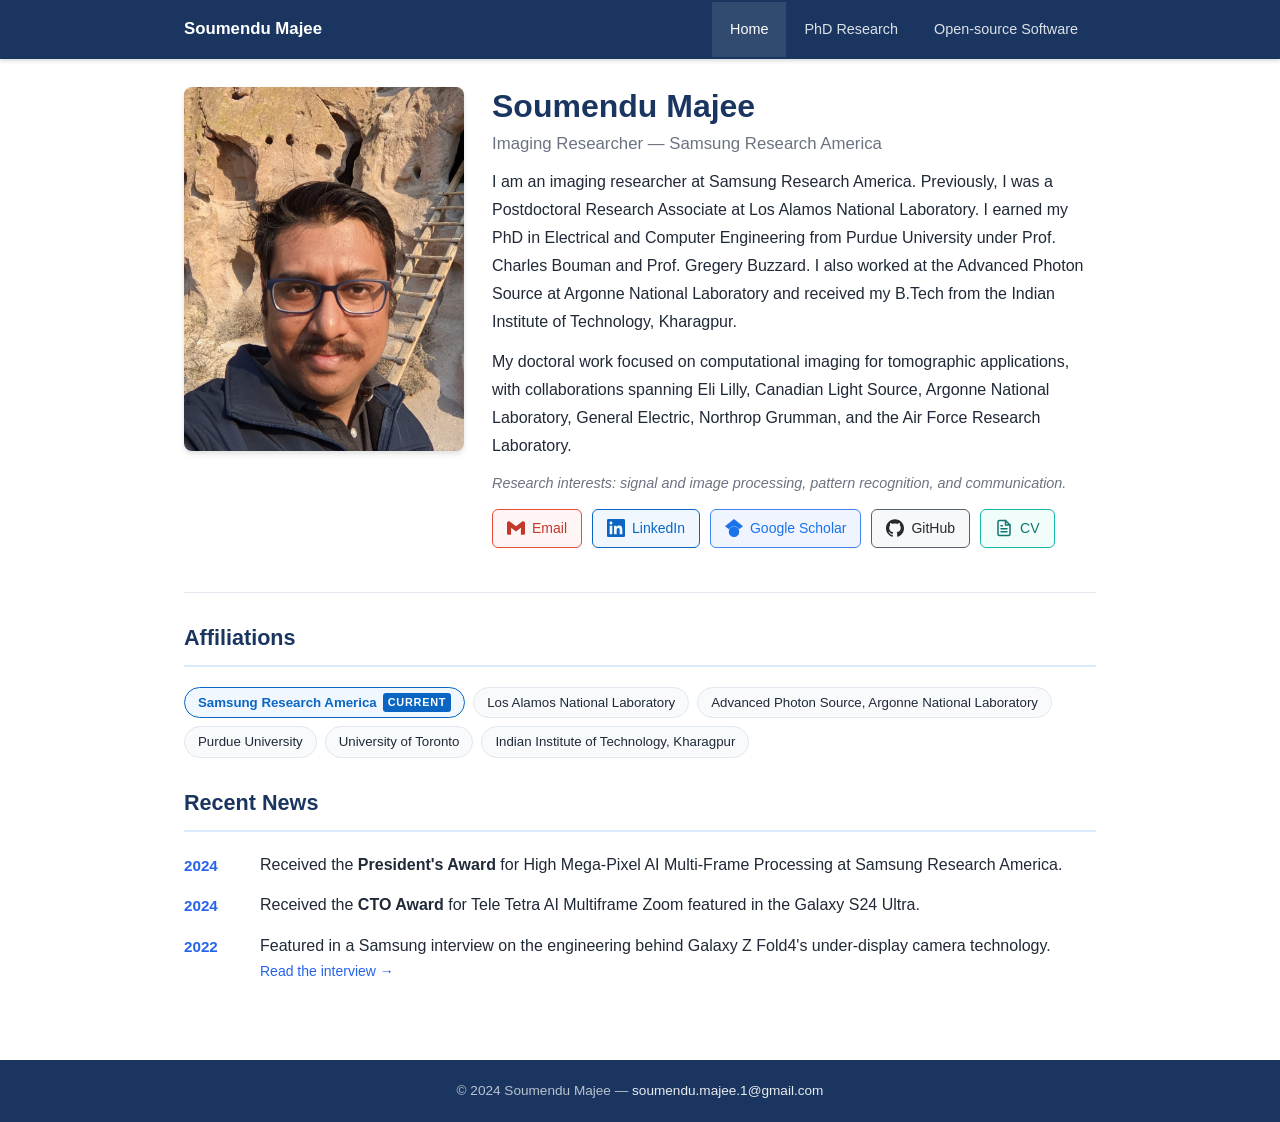
==== index.html @ fb1cce92 "change affiliations display" ====
<!DOCTYPE html>
<html lang="en">
<head>
  <meta charset="UTF-8">
  <meta name="viewport" content="width=device-width, initial-scale=1.0">
  <title>Soumendu Majee</title>
  <link rel="stylesheet" href="styles.css">
</head>
<body>

<nav>
  <div class="nav-inner">
    <span class="nav-brand">Soumendu Majee</span>
    <ul class="nav-links">
      <li><a href="index.html" class="active">Home</a></li>
      <li><a href="phd-research.html">PhD Research</a></li>
      <li><a href="open-source.html">Open-source Software</a></li>
    </ul>
  </div>
</nav>

<div class="page-content">

  <!-- Hero / About -->
  <section class="hero">
    <div class="hero-photo">
      <img
        src="figs/profile/profile3.jpg"
        alt="Soumendu Majee"
      >
    </div>
    <div class="hero-info">
      <h1 class="hero-name">Soumendu Majee</h1>
      <p class="hero-title">Imaging Researcher &mdash; Samsung Research America</p>
      <p class="hero-bio">
        I am an imaging researcher at Samsung Research America. Previously, I was a Postdoctoral Research Associate at Los Alamos National Laboratory. I earned my PhD in Electrical and Computer Engineering from Purdue University under Prof. Charles Bouman and Prof. Gregery Buzzard. I also worked at the Advanced Photon Source at Argonne National Laboratory and received my B.Tech from the Indian Institute of Technology, Kharagpur.
      </p>
      <p class="hero-bio">
        My doctoral work focused on computational imaging for tomographic applications, with collaborations spanning Eli Lilly, Canadian Light Source, Argonne National Laboratory, General Electric, Northrop Grumman, and the Air Force Research Laboratory.
      </p>
      <p class="hero-interests">
        Research interests: signal and image processing, pattern recognition, and communication.
      </p>
 
      <div class="contact-links">
        <a href="mailto:soumendu.majee.1@gmail.com" class="contact-link contact-link--email">
          <svg width="18" height="18" viewBox="0 0 24 24" fill="currentColor" aria-hidden="true">
            <path d="M24 5.457v13.909c0 .904-.732 1.636-1.636 1.636h-3.819V11.73L12 16.64l-6.545-4.91v9.273H1.636A1.636 1.636 0 0 1 0 19.366V5.457c0-2.023 2.309-3.178 3.927-1.964L5.455 4.64 12 9.548l6.545-4.91 1.528-1.145C21.69 2.28 24 3.434 24 5.457z"/>
          </svg>
          Email
        </a>
        <a href="https://www.linkedin.com/in/soumendu-majee/" target="_blank" class="contact-link contact-link--linkedin">
          <svg width="18" height="18" viewBox="0 0 24 24" fill="currentColor" aria-hidden="true">
            <path d="M20.447 20.452h-3.554v-5.569c0-1.328-.027-3.037-1.852-3.037-1.853 0-2.136 1.445-2.136 2.939v5.667H9.351V9h3.414v1.561h.046c.477-.9 1.637-1.85 3.37-1.85 3.601 0 4.267 2.37 4.267 5.455v6.286zM5.337 7.433c-1.144 0-2.063-.926-2.063-2.065 0-1.138.92-2.063 2.063-2.063 1.14 0 2.064.925 2.064 2.063 0 1.139-.925 2.065-2.064 2.065zm1.782 13.019H3.555V9h3.564v11.452zM22.225 0H1.771C.792 0 0 .774 0 1.729v20.542C0 23.227.792 24 1.771 24h20.451C23.2 24 24 23.227 24 22.271V1.729C24 .774 23.2 0 22.222 0h.003z"/>
          </svg>
          LinkedIn
        </a>
        <a href="https://scholar.google.com/citations?user=x8gywpoAAAAJ&hl=en" target="_blank" class="contact-link contact-link--scholar">
          <svg width="18" height="18" viewBox="0 0 24 24" fill="currentColor" aria-hidden="true">
            <path d="M5.242 13.769L0 9.5 12 0l12 9.5-5.242 4.269C17.548 11.249 14.978 9.5 12 9.5c-2.977 0-5.548 1.748-6.758 4.269zM12 10a7 7 0 1 0 0 14 7 7 0 0 0 0-14z"/>
          </svg>
          Google Scholar
        </a>
        <a href="https://github.com/smajee" target="_blank" class="contact-link contact-link--github">
          <svg width="18" height="18" viewBox="0 0 24 24" fill="currentColor" aria-hidden="true">
            <path d="M12 .297c-6.63 0-12 5.373-12 12 0 5.303 3.438 9.8 8.205 11.385.6.113.82-.258.82-.577 0-.285-.01-1.04-.015-2.04-3.338.724-4.042-1.61-4.042-1.61C4.422 18.07 3.633 17.7 3.633 17.7c-1.087-.744.084-.729.084-.729 1.205.084 1.838 1.236 1.838 1.236 1.07 1.835 2.809 1.305 3.495.998.108-.776.417-1.305.76-1.605-2.665-.3-5.466-1.332-5.466-5.93 0-1.31.465-2.38 1.235-3.22-.135-.303-.54-1.523.105-3.176 0 0 1.005-.322 3.3 1.23.96-.267 1.98-.399 3-.405 1.02.006 2.04.138 3 .405 2.28-1.552 3.285-1.23 3.285-1.23.645 1.653.24 2.873.12 3.176.765.84 1.23 1.91 1.23 3.22 0 4.61-2.805 5.625-5.475 5.92.42.36.81 1.096.81 2.22 0 1.606-.015 2.896-.015 3.286 0 .315.21.69.825.57C20.565 22.092 24 17.592 24 12.297c0-6.627-5.373-12-12-12"/>
          </svg>
          GitHub
        </a>
        <a href="https://smajee.github.io/smajee-CV-webpage/CV.pdf" target="_blank" class="contact-link contact-link--cv">
          <svg width="18" height="18" viewBox="0 0 24 24" fill="none" stroke="currentColor" stroke-width="2" stroke-linecap="round" stroke-linejoin="round">
            <path d="M14 2H6a2 2 0 0 0-2 2v16a2 2 0 0 0 2 2h12a2 2 0 0 0 2-2V8z"/>
            <polyline points="14 2 14 8 20 8"/>
            <line x1="16" y1="13" x2="8" y2="13"/>
            <line x1="16" y1="17" x2="8" y2="17"/>
            <polyline points="10 9 9 9 8 9"/>
          </svg>
          CV
        </a>
      </div>
    </div>
  </section>

  <!-- Affiliations -->
  <section>
    <h2 class="section-title">Affiliations</h2>
    <div class="affil-grid">
      <span class="affil-tag affil-tag--current">Samsung Research America <span class="affil-now">current</span></span>
      <span class="affil-tag">Los Alamos National Laboratory</span>
      <span class="affil-tag">Advanced Photon Source, Argonne National Laboratory</span>
      <span class="affil-tag">Purdue University</span>
      <span class="affil-tag">University of Toronto</span>
      <span class="affil-tag">Indian Institute of Technology, Kharagpur</span>
    </div>
  </section>

  <!-- Recent News -->
  <section>
    <h2 class="section-title">Recent News</h2>
    <ul class="news-list">
      <li class="news-item">
        <span class="news-year">2024</span>
        <span class="news-text">
          Received the <strong>President's Award</strong> for High Mega-Pixel AI Multi-Frame Processing at Samsung Research America.
        </span>
      </li>
      <li class="news-item">
        <span class="news-year">2024</span>
        <span class="news-text">
          Received the <strong>CTO Award</strong> for Tele Tetra AI Multiframe Zoom featured in the Galaxy S24 Ultra.
        </span>
      </li>
      <li class="news-item">
        <span class="news-year">2022</span>
        <span class="news-text">
          Featured in a Samsung interview on the engineering behind Galaxy Z Fold4's under-display camera technology.
          <br>
          <a href="https://news.samsung.com/global/interview-making-your-screen-seamless-experts-explain-the-engineering-behind-galaxy-z-fold4s-udc" target="_blank">Read the interview &rarr;</a>
        </span>
      </li>
    </ul>
  </section>

</div>

<footer>
  <p>&copy; 2024 Soumendu Majee &mdash; <a href="mailto:soumendu.majee.1@gmail.com">soumendu.majee.1@gmail.com</a></p>
</footer>

</body>
</html>
---- styles.css ----
* {
  box-sizing: border-box;
  margin: 0;
  padding: 0;
}

:root {
  --primary: #1a3660;
  --accent: #2563eb;
  --accent-light: #dbeafe;
  --text: #1f2937;
  --text-muted: #6b7280;
  --bg: #ffffff;
  --bg-alt: #f8fafc;
  --border: #e2e8f0;
  --shadow: 0 1px 3px rgba(0,0,0,0.08), 0 1px 2px rgba(0,0,0,0.06);
  --shadow-md: 0 4px 6px rgba(0,0,0,0.07), 0 2px 4px rgba(0,0,0,0.06);
  --radius: 8px;
}

body {
  font-family: -apple-system, BlinkMacSystemFont, 'Segoe UI', Roboto, 'Helvetica Neue', Arial, sans-serif;
  color: var(--text);
  background: var(--bg);
  line-height: 1.6;
  font-size: 16px;
}

a {
  color: var(--accent);
  text-decoration: none;
}

a:hover {
  text-decoration: underline;
}

/* ===== NAV ===== */
nav {
  background: var(--primary);
  position: sticky;
  top: 0;
  z-index: 100;
  box-shadow: 0 2px 4px rgba(0,0,0,0.15);
}

.nav-inner {
  max-width: 960px;
  margin: 0 auto;
  display: flex;
  align-items: center;
  padding: 0 24px;
}

.nav-brand {
  color: #fff;
  font-weight: 600;
  font-size: 1.05rem;
  padding: 16px 0;
  margin-right: auto;
  white-space: nowrap;
}

.nav-links {
  display: flex;
  list-style: none;
  gap: 0;
}

.nav-links a {
  color: rgba(255,255,255,0.85);
  display: block;
  padding: 16px 18px;
  font-size: 0.9rem;
  font-weight: 500;
  transition: background 0.15s, color 0.15s;
}

.nav-links a:hover,
.nav-links a.active {
  background: rgba(255,255,255,0.1);
  color: #fff;
  text-decoration: none;
}

/* ===== LAYOUT ===== */
.page-content {
  max-width: 960px;
  margin: 0 auto;
  padding: 28px 24px 48px;
}

/* ===== HOME PAGE ===== */
.hero {
  display: grid;
  grid-template-columns: 280px 1fr;
  gap: 28px;
  align-items: start;
  padding-bottom: 28px;
  border-bottom: 1px solid var(--border);
  margin-bottom: 28px;
}

.hero-photo img {
  width: 100%;
  border-radius: var(--radius);
  box-shadow: var(--shadow-md);
  display: block;
}

.hero-name {
  font-size: 2rem;
  font-weight: 700;
  color: var(--primary);
  line-height: 1.2;
  margin-bottom: 6px;
}

.hero-title {
  font-size: 1.05rem;
  color: var(--text-muted);
  margin-bottom: 10px;
}

.hero-bio {
  color: var(--text);
  margin-bottom: 12px;
  line-height: 1.75;
}

.hero-interests {
  font-size: 0.9rem;
  color: var(--text-muted);
  font-style: italic;
  margin-bottom: 14px;
}

/* ===== CONTACT LINKS ===== */
.contact-links {
  display: flex;
  flex-wrap: wrap;
  gap: 10px;
  margin-bottom: 16px;
}

.contact-link {
  display: inline-flex;
  align-items: center;
  gap: 7px;
  padding: 7px 14px;
  border: 1.5px solid;
  border-radius: 6px;
  font-size: 0.875rem;
  font-weight: 500;
  transition: filter 0.15s, transform 0.12s;
  text-decoration: none;
}

.contact-link:hover {
  filter: brightness(0.88);
  transform: translateY(-1px);
  text-decoration: none;
}

/* Email — Gmail red */
.contact-link--email {
  color: #c0392b;
  border-color: #e74c3c;
  background: #fff5f5;
}

/* LinkedIn blue */
.contact-link--linkedin {
  color: #0a66c2;
  border-color: #0a66c2;
  background: #f0f7ff;
}

/* Google Scholar blue */
.contact-link--scholar {
  color: #1a73e8;
  border-color: #4285f4;
  background: #f0f4ff;
}

/* GitHub charcoal */
.contact-link--github {
  color: #24292f;
  border-color: #57606a;
  background: #f6f8fa;
}

/* CV — teal green */
.contact-link--cv {
  color: #0f766e;
  border-color: #14b8a6;
  background: #f0fdfb;
}

.contact-link img {
  width: 18px;
  height: 18px;
  object-fit: contain;
}

/* ===== AFFILIATIONS ===== */
.affil-grid {
  display: flex;
  flex-wrap: wrap;
  gap: 8px;
  margin-top: 16px;
}

.affil-tag {
  background: var(--bg-alt);
  border: 1px solid var(--border);
  border-radius: 20px;
  padding: 4px 13px;
  font-size: 0.83rem;
  color: var(--text);
}

.affil-tag--current {
  background: #f0f7ff;
  border-color: #0a66c2;
  color: #0a66c2;
  font-weight: 600;
  display: inline-flex;
  align-items: center;
  gap: 6px;
}

.affil-now {
  font-size: 0.68rem;
  font-weight: 700;
  letter-spacing: 0.07em;
  text-transform: uppercase;
  color: #fff;
  background: #0a66c2;
  border-radius: 3px;
  padding: 1px 5px;
}

/* ===== SECTION HEADERS ===== */
.section-title {
  font-size: 1.35rem;
  font-weight: 700;
  color: var(--primary);
  margin-bottom: 20px;
  padding-bottom: 10px;
  border-bottom: 2px solid var(--accent-light);
}

section {
  margin-bottom: 28px;
}

/* ===== NEWS ===== */
.news-list {
  list-style: none;
  display: flex;
  flex-direction: column;
  gap: 14px;
}

.news-item {
  display: grid;
  grid-template-columns: 60px 1fr;
  gap: 16px;
  align-items: start;
}

.news-year {
  font-weight: 700;
  color: var(--accent);
  font-size: 0.95rem;
  padding-top: 2px;
}

.news-text {
  color: var(--text);
  line-height: 1.6;
}

.news-text a {
  font-size: 0.875rem;
}

/* ===== RESEARCH CARDS ===== */
.research-intro {
  margin-bottom: 36px;
  line-height: 1.75;
  color: var(--text);
}

.research-cards {
  display: flex;
  flex-direction: column;
  gap: 28px;
}

.research-card {
  border: 1px solid var(--border);
  border-radius: var(--radius);
  overflow: hidden;
  box-shadow: var(--shadow);
}

.research-card-header {
  background: var(--primary);
  padding: 16px 20px;
}

.research-card-header h3 {
  color: #fff;
  font-size: 1.05rem;
  font-weight: 600;
}

.research-card-collab {
  color: rgba(255,255,255,0.7);
  font-size: 0.82rem;
  margin-top: 4px;
}

.research-card-content {
  display: grid;
  grid-template-columns: 2fr 3fr;
}

.research-card-body {
  padding: 20px;
}

.research-card-body p {
  color: var(--text);
  font-size: 0.88rem;
  line-height: 1.65;
  margin-bottom: 16px;
}

.research-card-image {
  border-left: 1px solid var(--border);
  background: var(--bg-alt);
  display: flex;
  align-items: center;
  justify-content: center;
  padding: 16px;
}

.research-card-image img {
  width: 100%;
  height: 100%;
  object-fit: contain;
  display: block;
}

.research-card-image--pair {
  flex-direction: column;
  gap: 10px;
}

.research-card-image--pair img {
  height: auto;
}

.research-card-results {
  border-top: 1px solid var(--border);
  padding: 16px 20px 20px;
  background: var(--bg-alt);
}

.research-card-results-label {
  font-size: 0.78rem;
  font-weight: 600;
  text-transform: uppercase;
  letter-spacing: 0.05em;
  color: var(--text-muted);
  margin-bottom: 14px;
}

.research-card-results-images {
  display: flex;
  flex-wrap: wrap;
  gap: 20px;
  align-items: flex-start;
}

.research-card-results-figure {
  display: flex;
  flex-direction: column;
  gap: 8px;
  flex: 1 1 300px;
}

.research-card-results-figure img {
  width: 100%;
  max-height: 320px;
  object-fit: contain;
  border-radius: 4px;
  border: 1px solid var(--border);
  background: #fff;
}

.research-card-results-figure figcaption {
  font-size: 0.82rem;
  color: var(--text-muted);
  line-height: 1.5;
  min-height: 2.5em;
}

.fig-labels-row {
  display: flex;
  min-height: unset;
}

.fig-labels-row span {
  flex: 1;
  text-align: center;
  font-size: 0.82rem;
  color: var(--text-muted);
}

.paper-links {
  display: flex;
  flex-wrap: wrap;
  gap: 8px;
}

.paper-link {
  display: inline-flex;
  align-items: center;
  gap: 5px;
  padding: 5px 12px;
  border-radius: 5px;
  font-size: 0.82rem;
  font-weight: 500;
  border: 1px solid var(--accent);
  color: var(--accent);
  transition: background 0.15s, color 0.15s;
}

.paper-link:hover {
  background: var(--accent);
  color: #fff;
  text-decoration: none;
}

/* ===== SOFTWARE CARDS ===== */
.software-cards {
  display: flex;
  flex-direction: column;
  gap: 28px;
}

.software-card {
  border: 1px solid var(--border);
  border-radius: var(--radius);
  overflow: hidden;
  box-shadow: var(--shadow);
  display: grid;
  grid-template-columns: 1fr 1fr;
}

.software-card-inner {
  padding: 24px;
}

.software-card h3 {
  font-size: 1.1rem;
  font-weight: 700;
  color: var(--primary);
  margin-bottom: 4px;
}

.software-card-subtitle {
  font-size: 0.875rem;
  color: var(--text-muted);
  margin-bottom: 14px;
}

.software-card p {
  color: var(--text);
  line-height: 1.75;
  margin-bottom: 16px;
  font-size: 0.95rem;
}

.software-card-image {
  border-left: 1px solid var(--border);
  background: var(--bg-alt);
  display: flex;
  align-items: center;
  justify-content: center;
  padding: 20px;
}

.software-card-image img {
  width: 100%;
  height: 100%;
  object-fit: contain;
  display: block;
}

.sw-links {
  display: flex;
  gap: 10px;
  flex-wrap: wrap;
}

.sw-link {
  display: inline-flex;
  align-items: center;
  gap: 6px;
  padding: 6px 14px;
  border-radius: 6px;
  font-size: 0.85rem;
  font-weight: 500;
  transition: opacity 0.15s;
}

.sw-link:hover {
  opacity: 0.85;
  text-decoration: none;
}

.sw-link-github {
  background: #24292e;
  color: #fff;
}

.sw-link-docs {
  background: var(--accent);
  color: #fff;
}

/* ===== FOOTER ===== */
footer {
  background: var(--primary);
  color: rgba(255,255,255,0.7);
  text-align: center;
  padding: 20px 24px;
  font-size: 0.85rem;
}

footer a {
  color: rgba(255,255,255,0.9);
}

/* ===== RESPONSIVE ===== */
@media (max-width: 680px) {
  .hero {
    grid-template-columns: 1fr;
  }

  .hero-photo {
    text-align: center;
  }

  .hero-photo img {
    width: 240px;
    margin: 0 auto;
  }

  .nav-brand {
    font-size: 0.9rem;
  }

  .nav-links a {
    padding: 16px 12px;
    font-size: 0.82rem;
  }

  .news-item {
    grid-template-columns: 50px 1fr;
    gap: 10px;
  }

  .software-card {
    grid-template-columns: 1fr;
  }

  .software-card-image {
    border-left: none;
    border-top: 1px solid var(--border);
  }

  .research-card-content {
    grid-template-columns: 1fr;
  }

  .research-card-image {
    border-left: none;
    border-top: 1px solid var(--border);
  }
}
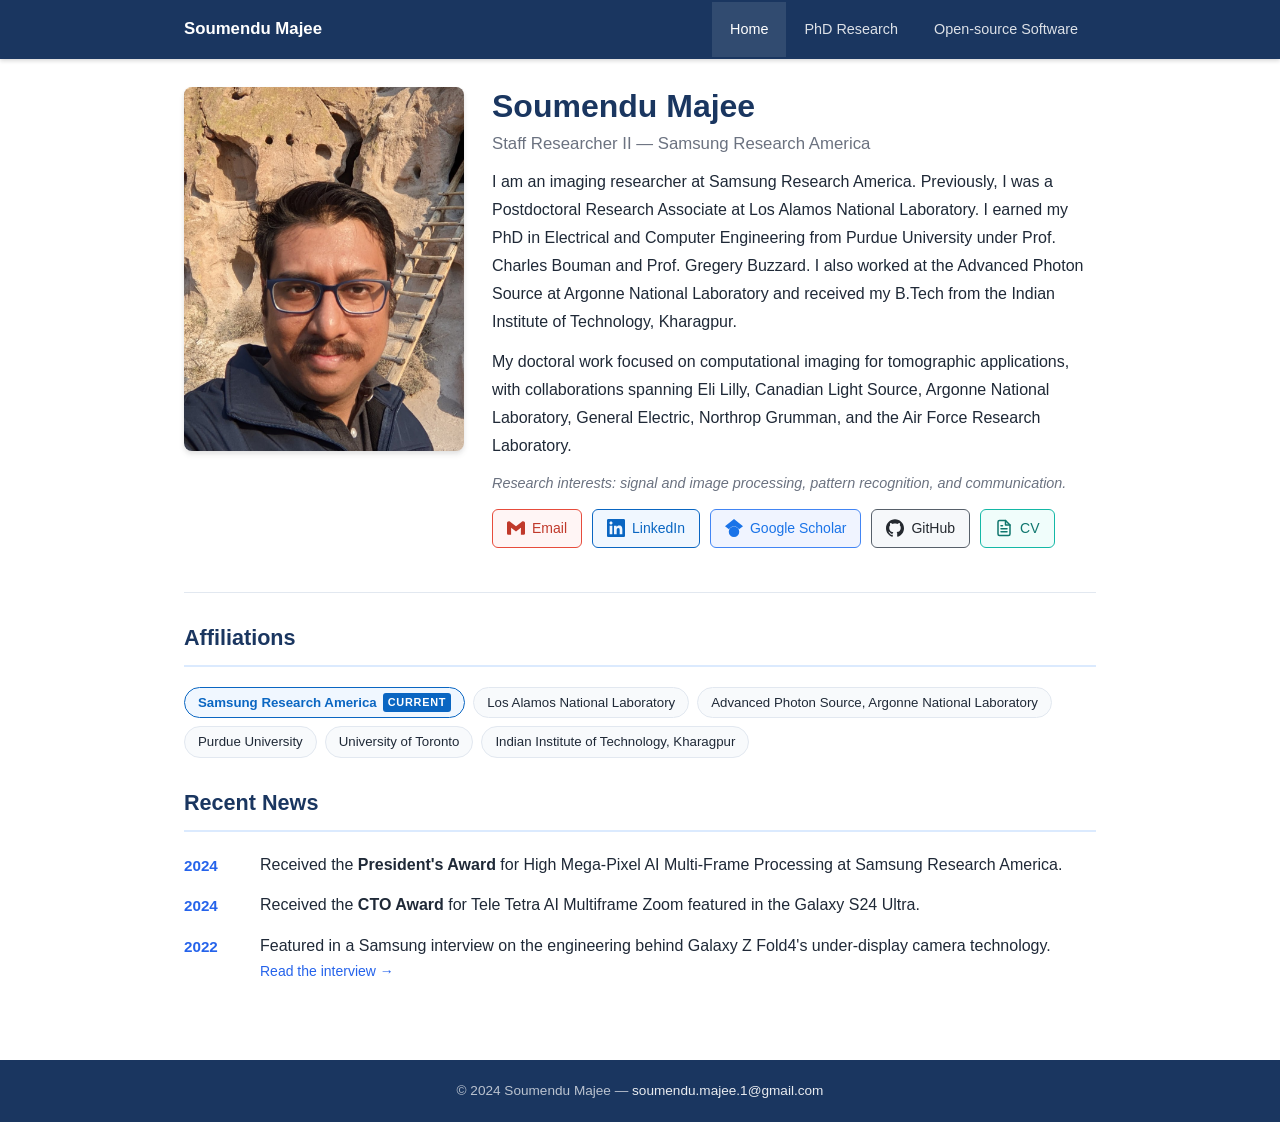
==== commit d500cc3f: "Add title" ====
--- a/index.html
+++ b/index.html
@@ -31,7 +31,7 @@
     </div>
     <div class="hero-info">
       <h1 class="hero-name">Soumendu Majee</h1>
-      <p class="hero-title">Imaging Researcher &mdash; Samsung Research America</p>
+      <p class="hero-title">Staff Researcher II &mdash; Samsung Research America</p>
       <p class="hero-bio">
         I am an imaging researcher at Samsung Research America. Previously, I was a Postdoctoral Research Associate at Los Alamos National Laboratory. I earned my PhD in Electrical and Computer Engineering from Purdue University under Prof. Charles Bouman and Prof. Gregery Buzzard. I also worked at the Advanced Photon Source at Argonne National Laboratory and received my B.Tech from the Indian Institute of Technology, Kharagpur.
       </p>
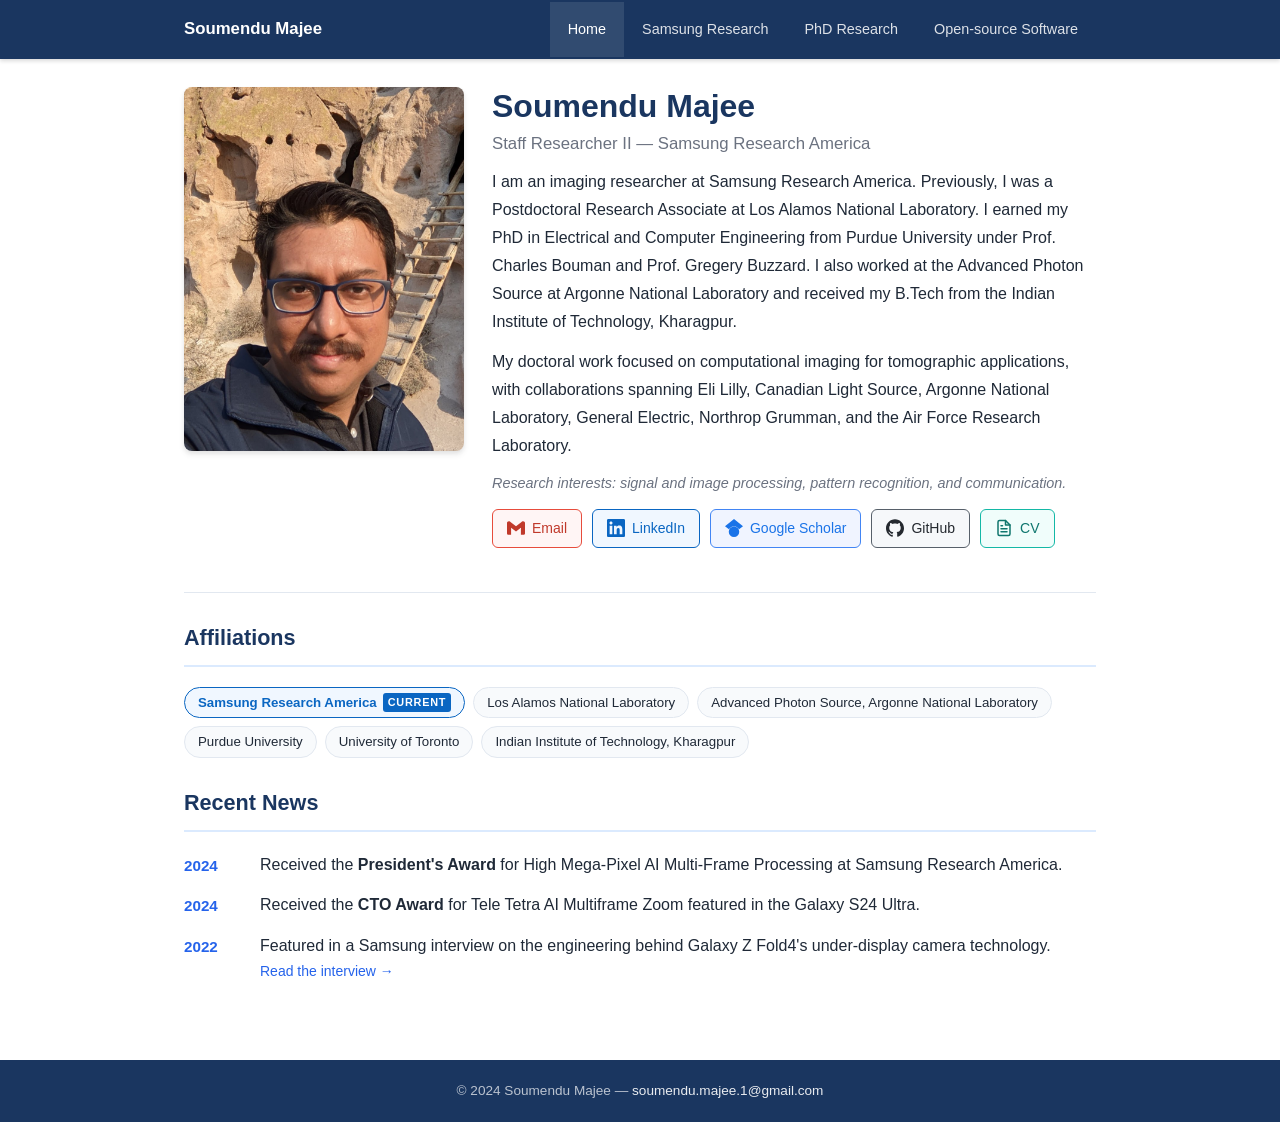
==== commit 19c57a67: "add samsung (public) work" ====
--- a/index.html
+++ b/index.html
@@ -13,6 +13,7 @@
     <span class="nav-brand">Soumendu Majee</span>
     <ul class="nav-links">
       <li><a href="index.html" class="active">Home</a></li>
+      <li><a href="samsung-research.html">Samsung Research</a></li>
       <li><a href="phd-research.html">PhD Research</a></li>
       <li><a href="open-source.html">Open-source Software</a></li>
     </ul>
--- a/styles.css
+++ b/styles.css
@@ -293,6 +293,27 @@
   color: var(--text);
 }
 
+.disclaimer {
+  display: flex;
+  gap: 12px;
+  align-items: flex-start;
+  background: var(--accent-light);
+  border: 1px solid #bfdbfe;
+  border-left: 4px solid var(--accent);
+  border-radius: var(--radius);
+  padding: 14px 18px;
+  margin-bottom: 28px;
+  font-size: 0.88rem;
+  line-height: 1.6;
+  color: var(--text);
+}
+
+.disclaimer svg {
+  flex-shrink: 0;
+  margin-top: 2px;
+  color: var(--accent);
+}
+
 .research-cards {
   display: flex;
   flex-direction: column;
@@ -326,6 +347,10 @@
 .research-card-content {
   display: grid;
   grid-template-columns: 2fr 3fr;
+}
+
+.research-card-content--full {
+  grid-template-columns: 1fr;
 }
 
 .research-card-body {
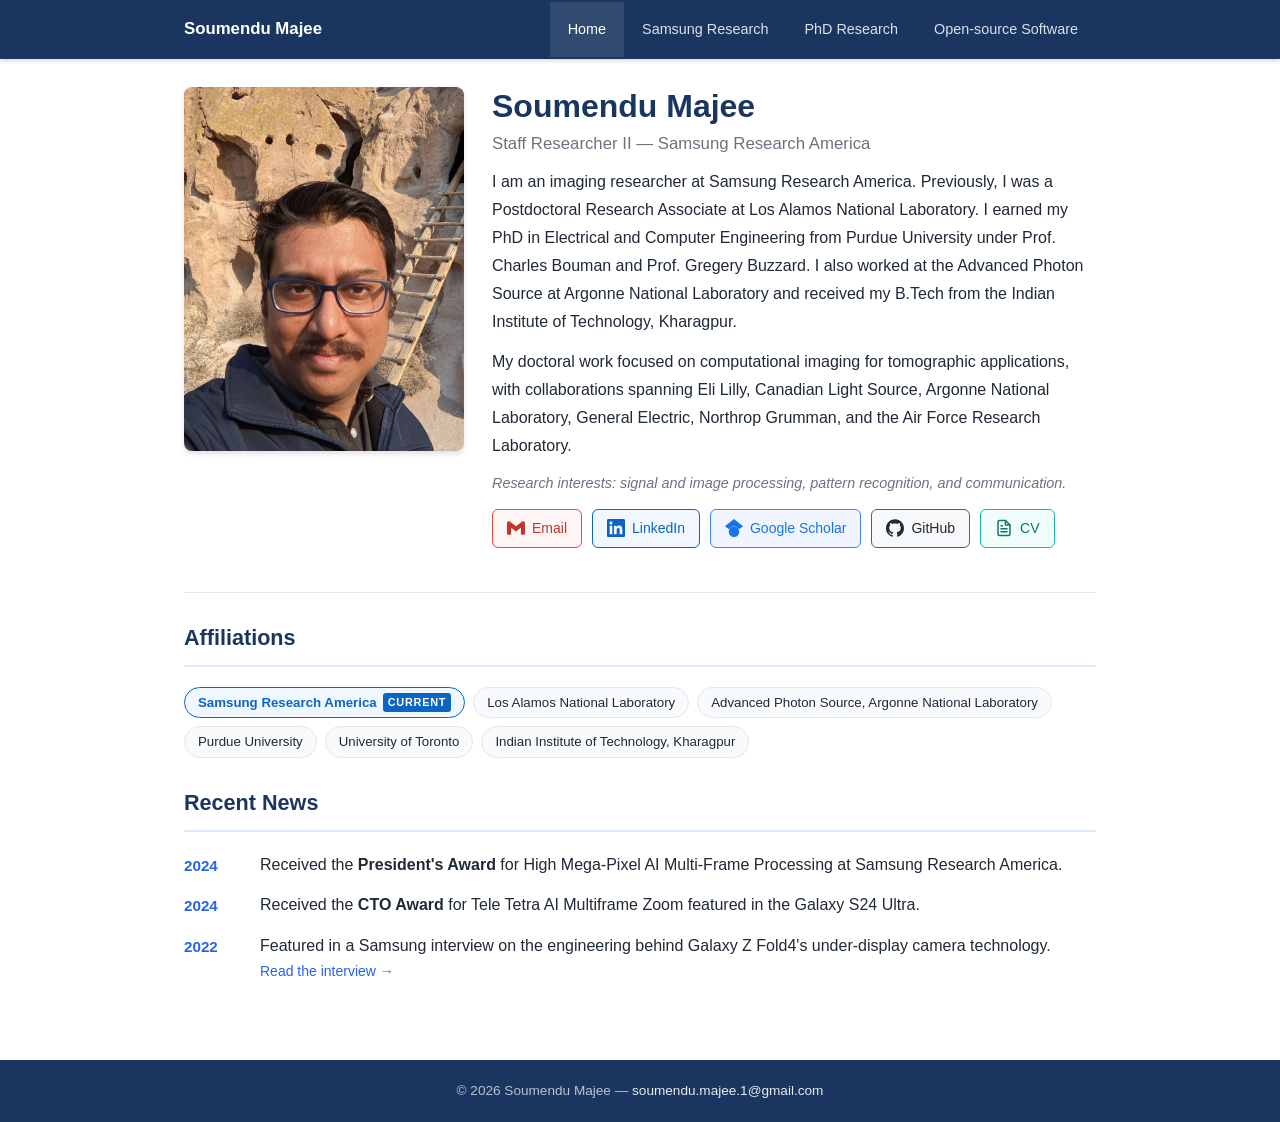
==== commit 5f985c92: "change year" ====
--- a/index.html
+++ b/index.html
@@ -125,7 +125,7 @@
 </div>
 
 <footer>
-  <p>&copy; 2024 Soumendu Majee &mdash; <a href="mailto:soumendu.majee.1@gmail.com">soumendu.majee.1@gmail.com</a></p>
+  <p>&copy; 2026 Soumendu Majee &mdash; <a href="mailto:soumendu.majee.1@gmail.com">soumendu.majee.1@gmail.com</a></p>
 </footer>
 
 </body>
--- a/styles.css
+++ b/styles.css
@@ -353,6 +353,20 @@
   grid-template-columns: 1fr;
 }
 
+.research-card-figure {
+  background: var(--bg-alt);
+  border-bottom: 1px solid var(--border);
+  padding: 18px 20px;
+  text-align: center;
+}
+
+.research-card-figure img {
+  max-width: 100%;
+  max-height: 260px;
+  object-fit: contain;
+  display: inline-block;
+}
+
 .research-card-body {
   padding: 20px;
 }
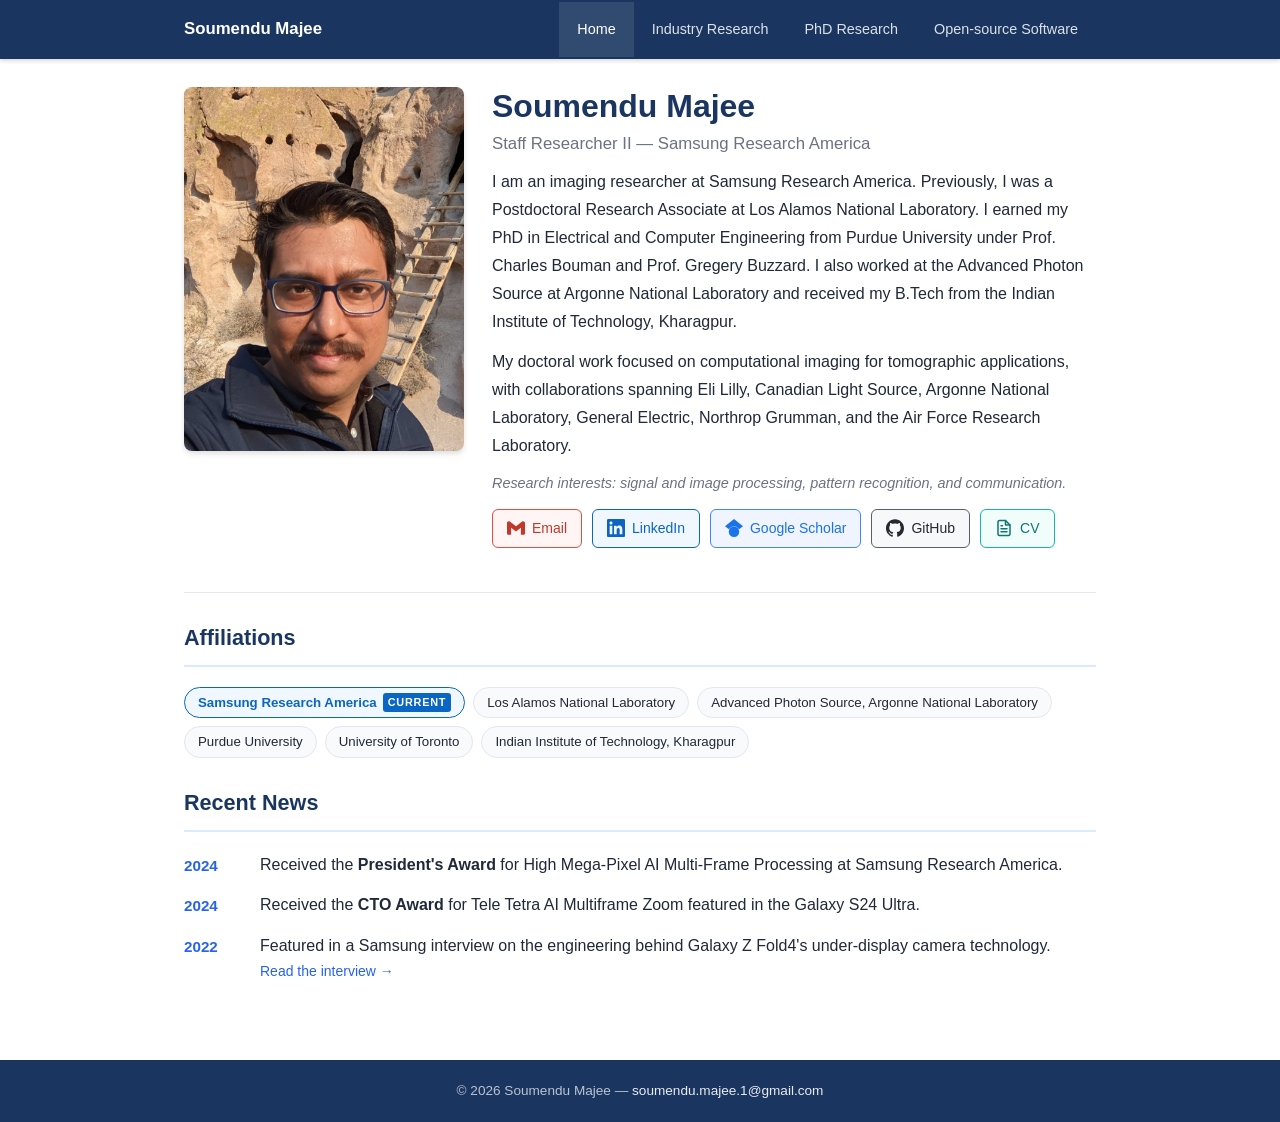
==== commit 8a52cda3: "reframe titles" ====
--- a/index.html
+++ b/index.html
@@ -10,10 +10,10 @@
 
 <nav>
   <div class="nav-inner">
-    <span class="nav-brand">Soumendu Majee</span>
+    <a href="index.html" class="nav-brand">Soumendu Majee</a>
     <ul class="nav-links">
       <li><a href="index.html" class="active">Home</a></li>
-      <li><a href="samsung-research.html">Samsung Research</a></li>
+      <li><a href="samsung-research.html">Industry Research</a></li>
       <li><a href="phd-research.html">PhD Research</a></li>
       <li><a href="open-source.html">Open-source Software</a></li>
     </ul>
--- a/styles.css
+++ b/styles.css
@@ -24,6 +24,12 @@
   background: var(--bg);
   line-height: 1.6;
   font-size: 16px;
+  overflow-wrap: break-word;
+  -webkit-text-size-adjust: 100%;
+}
+
+img {
+  max-width: 100%;
 }
 
 a {
@@ -59,6 +65,12 @@
   padding: 16px 0;
   margin-right: auto;
   white-space: nowrap;
+}
+
+.nav-brand:hover {
+  color: #fff;
+  text-decoration: none;
+  opacity: 0.9;
 }
 
 .nav-links {
@@ -448,6 +460,50 @@
   min-height: 2.5em;
 }
 
+.research-card-results-images + .research-card-results-images {
+  margin-top: 20px;
+}
+
+.results-row-three {
+  flex-wrap: nowrap;
+}
+
+.results-row-three .research-card-results-figure {
+  flex: 1 1 0;
+  min-width: 0;
+}
+
+.fig-crop {
+  /* Crop amount per side, as a fraction (0–1). Defined in one place. */
+  --crop-top: 0;
+  --crop-bottom: 0;
+  --crop-left: 0.15;
+  --crop-right: 0.15;
+  overflow: hidden;
+  border-radius: 4px;
+  border: 1px solid var(--border);
+  background: #fff;
+}
+
+.fig-crop img {
+  display: block;
+  height: auto;
+  max-height: none;
+  max-width: none;
+  object-fit: fill;
+  width: calc(100% / (1 - var(--crop-left) - var(--crop-right)));
+  margin-left: calc(-100% * var(--crop-left) / (1 - var(--crop-left) - var(--crop-right)));
+  margin-top: calc(-100% * var(--crop-top) / (1 - var(--crop-top) - var(--crop-bottom)));
+  margin-bottom: calc(-100% * var(--crop-bottom) / (1 - var(--crop-top) - var(--crop-bottom)));
+  border: none !important;
+  border-radius: 0 !important;
+}
+
+.fig-caption-center {
+  text-align: center;
+  min-height: unset;
+}
+
 .fig-labels-row {
   display: flex;
   min-height: unset;
@@ -485,94 +541,6 @@
   text-decoration: none;
 }
 
-/* ===== SOFTWARE CARDS ===== */
-.software-cards {
-  display: flex;
-  flex-direction: column;
-  gap: 28px;
-}
-
-.software-card {
-  border: 1px solid var(--border);
-  border-radius: var(--radius);
-  overflow: hidden;
-  box-shadow: var(--shadow);
-  display: grid;
-  grid-template-columns: 1fr 1fr;
-}
-
-.software-card-inner {
-  padding: 24px;
-}
-
-.software-card h3 {
-  font-size: 1.1rem;
-  font-weight: 700;
-  color: var(--primary);
-  margin-bottom: 4px;
-}
-
-.software-card-subtitle {
-  font-size: 0.875rem;
-  color: var(--text-muted);
-  margin-bottom: 14px;
-}
-
-.software-card p {
-  color: var(--text);
-  line-height: 1.75;
-  margin-bottom: 16px;
-  font-size: 0.95rem;
-}
-
-.software-card-image {
-  border-left: 1px solid var(--border);
-  background: var(--bg-alt);
-  display: flex;
-  align-items: center;
-  justify-content: center;
-  padding: 20px;
-}
-
-.software-card-image img {
-  width: 100%;
-  height: 100%;
-  object-fit: contain;
-  display: block;
-}
-
-.sw-links {
-  display: flex;
-  gap: 10px;
-  flex-wrap: wrap;
-}
-
-.sw-link {
-  display: inline-flex;
-  align-items: center;
-  gap: 6px;
-  padding: 6px 14px;
-  border-radius: 6px;
-  font-size: 0.85rem;
-  font-weight: 500;
-  transition: opacity 0.15s;
-}
-
-.sw-link:hover {
-  opacity: 0.85;
-  text-decoration: none;
-}
-
-.sw-link-github {
-  background: #24292e;
-  color: #fff;
-}
-
-.sw-link-docs {
-  background: var(--accent);
-  color: #fff;
-}
-
 /* ===== FOOTER ===== */
 footer {
   background: var(--primary);
@@ -588,8 +556,38 @@
 
 /* ===== RESPONSIVE ===== */
 @media (max-width: 680px) {
+  /* Nav: stack brand over wrapped, centered links */
+  .nav-inner {
+    flex-wrap: wrap;
+    padding: 0 16px;
+  }
+
+  .nav-brand {
+    width: 100%;
+    margin-right: 0;
+    text-align: center;
+    font-size: 1rem;
+    padding: 12px 0 8px;
+  }
+
+  .nav-links {
+    width: 100%;
+    flex-wrap: wrap;
+    justify-content: center;
+  }
+
+  .nav-links a {
+    padding: 10px 12px;
+    font-size: 0.85rem;
+  }
+
+  .page-content {
+    padding: 24px 16px 40px;
+  }
+
   .hero {
     grid-template-columns: 1fr;
+    gap: 20px;
   }
 
   .hero-photo {
@@ -597,17 +595,12 @@
   }
 
   .hero-photo img {
-    width: 240px;
+    width: 220px;
     margin: 0 auto;
   }
 
-  .nav-brand {
-    font-size: 0.9rem;
-  }
-
-  .nav-links a {
-    padding: 16px 12px;
-    font-size: 0.82rem;
+  .hero-name {
+    font-size: 1.7rem;
   }
 
   .news-item {
@@ -615,15 +608,6 @@
     gap: 10px;
   }
 
-  .software-card {
-    grid-template-columns: 1fr;
-  }
-
-  .software-card-image {
-    border-left: none;
-    border-top: 1px solid var(--border);
-  }
-
   .research-card-content {
     grid-template-columns: 1fr;
   }
@@ -632,4 +616,29 @@
     border-left: none;
     border-top: 1px solid var(--border);
   }
-}
+
+  .research-card-image img {
+    max-height: 320px;
+  }
+
+  /* Result figure labels can get cramped; let them wrap */
+  .fig-labels-row span {
+    font-size: 0.72rem;
+  }
+}
+
+@media (max-width: 400px) {
+  .nav-links a {
+    padding: 9px 9px;
+    font-size: 0.8rem;
+  }
+
+  .hero-name {
+    font-size: 1.5rem;
+  }
+
+  .contact-link,
+  .paper-link {
+    font-size: 0.8rem;
+  }
+}
